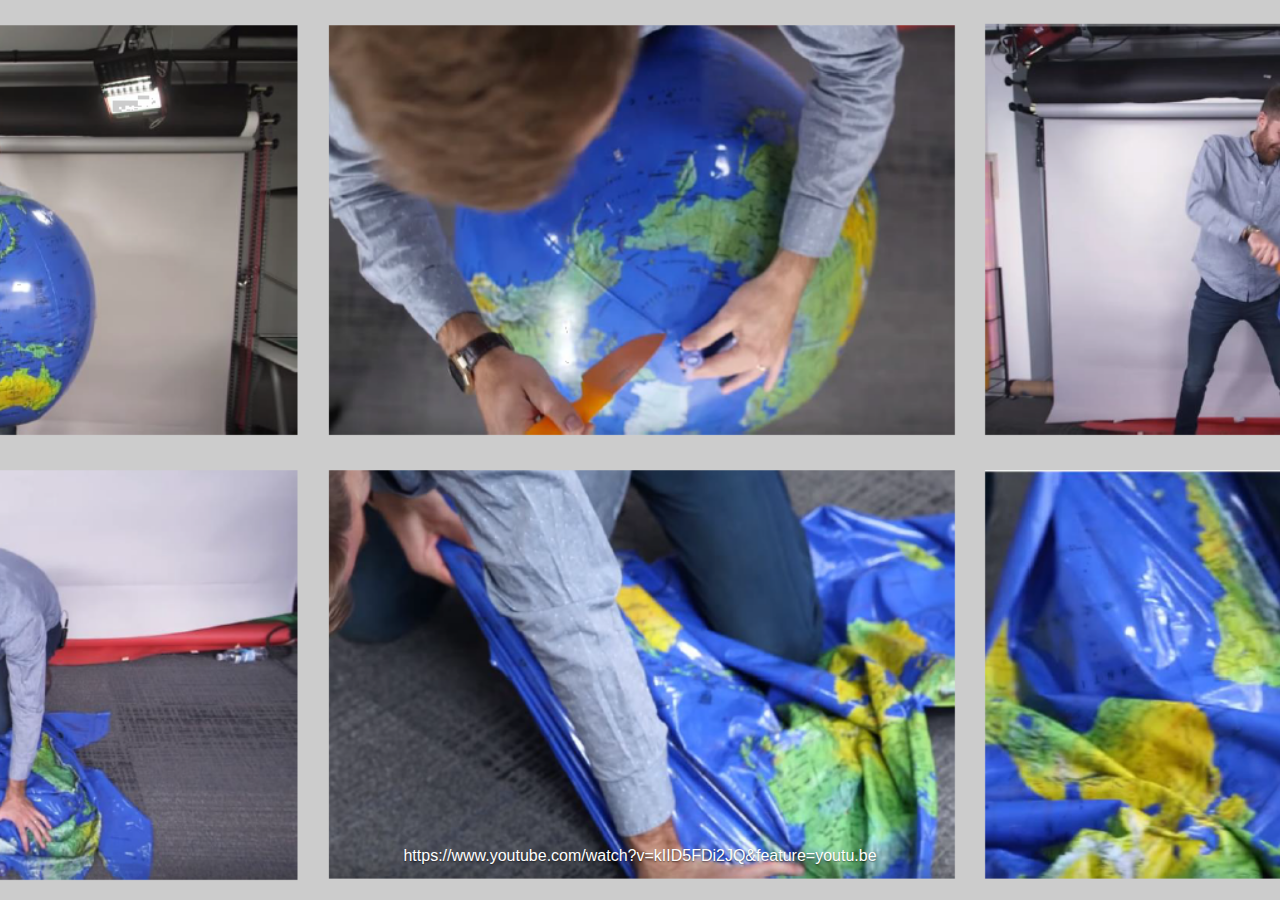
==== index.html @ 3c0ff54e "add html" ====
<!doctype html>
<html lang="en">
  <head>
    <meta charset="utf-8">
    <meta name="viewport" content="width=device-width, initial-scale=1, shrink-to-fit=no">
    <meta name="description" content="WorldPialia">
    <meta name="author" content="WorldPialia Useful tips">
    <link rel="icon" href="favicon.ico">
    <title>Didàtica</title>   
    <link href="https://stackpath.bootstrapcdn.com/bootstrap/4.1.3/css/bootstrap.min.css" rel="stylesheet">
    <link href="css/cover.css" rel="stylesheet">
    <style>
    
    .hero-image {
  background-image: url(img/projeccions_video.png);
  background-color: #cccccc;
  height: 100%;
  background-position: center;
  background-repeat: no-repeat;
  background-size: cover;
  position: relative;
  width: 100%;
}
    </style>
  </head>

  <body class="text-center foto">
<div class="hero-image">
    <div class="cover-container d-flex w-100 h-100 p-3 mx-auto flex-column">
     
      <main role="main" class="inner cover  hero-text  ">
        <h1 class="cover-heading"></h1>
        <p class="lead"></p>
        <p class="lead">
        
        </p>
      </main>

      <footer class="mastfoot mt-auto">
        <div class="inner">
          <p><a href="https://www.youtube.com/watch?v=kIID5FDi2JQ&feature=youtu.be">https://www.youtube.com/watch?v=kIID5FDi2JQ&feature=youtu.be</a></p>
        </div>
      </footer>
    </div>
</div>
 
  </body>
</html>
---- css/cover.css ----
/*
 * Globals
 */

/* Links */
a,
a:focus,
a:hover {
  color: #fff;
}

/* Custom default button */
.btn-secondary,
.btn-secondary:hover,
.btn-secondary:focus {
  color: #333;
  text-shadow: none; /* Prevent inheritance from `body` */
  background-color: #fff;
  border: .05rem solid #fff;
}


/*
 * Base structure
 */

html,
body {
  height: 100%;
  background-color: #333;
}

body {
  display: -ms-flexbox;
  display: flex;
  color: #fff;
  text-shadow: 0 .05rem .1rem rgba(0, 0, 0, .5);
  box-shadow: inset 0 0 5rem rgba(0, 0, 0, .5);
}

.cover-container {
  max-width: 42em;
}





/*
 * Footer
 */
.mastfoot {
  color: rgba(255, 255, 255, .5);
}



.hero-text {
  text-align: center;
  position: absolute;
  top: 50%;
  left: 50%;
  transform: translate(-50%, -50%);
  color: #1e2a33;;
}
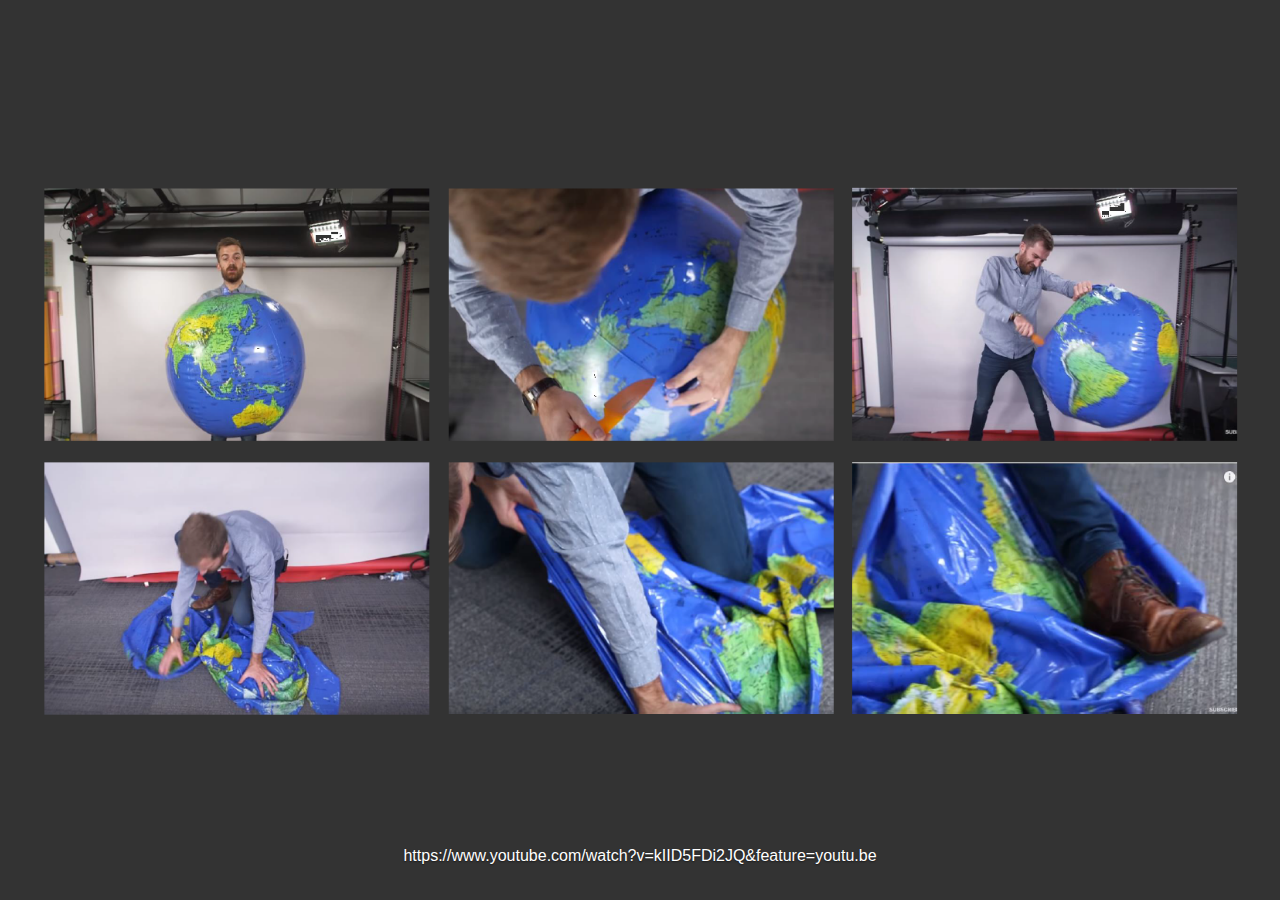
==== commit 2539c53f: "add html" ====
--- a/index.html
+++ b/index.html
@@ -13,11 +13,11 @@
     
     .hero-image {
   background-image: url(img/projeccions_video.png);
-  background-color: #cccccc;
+  background-color: #333;
   height: 100%;
   background-position: center;
   background-repeat: no-repeat;
-  background-size: cover;
+  background-size: 95%;
   position: relative;
   width: 100%;
 }
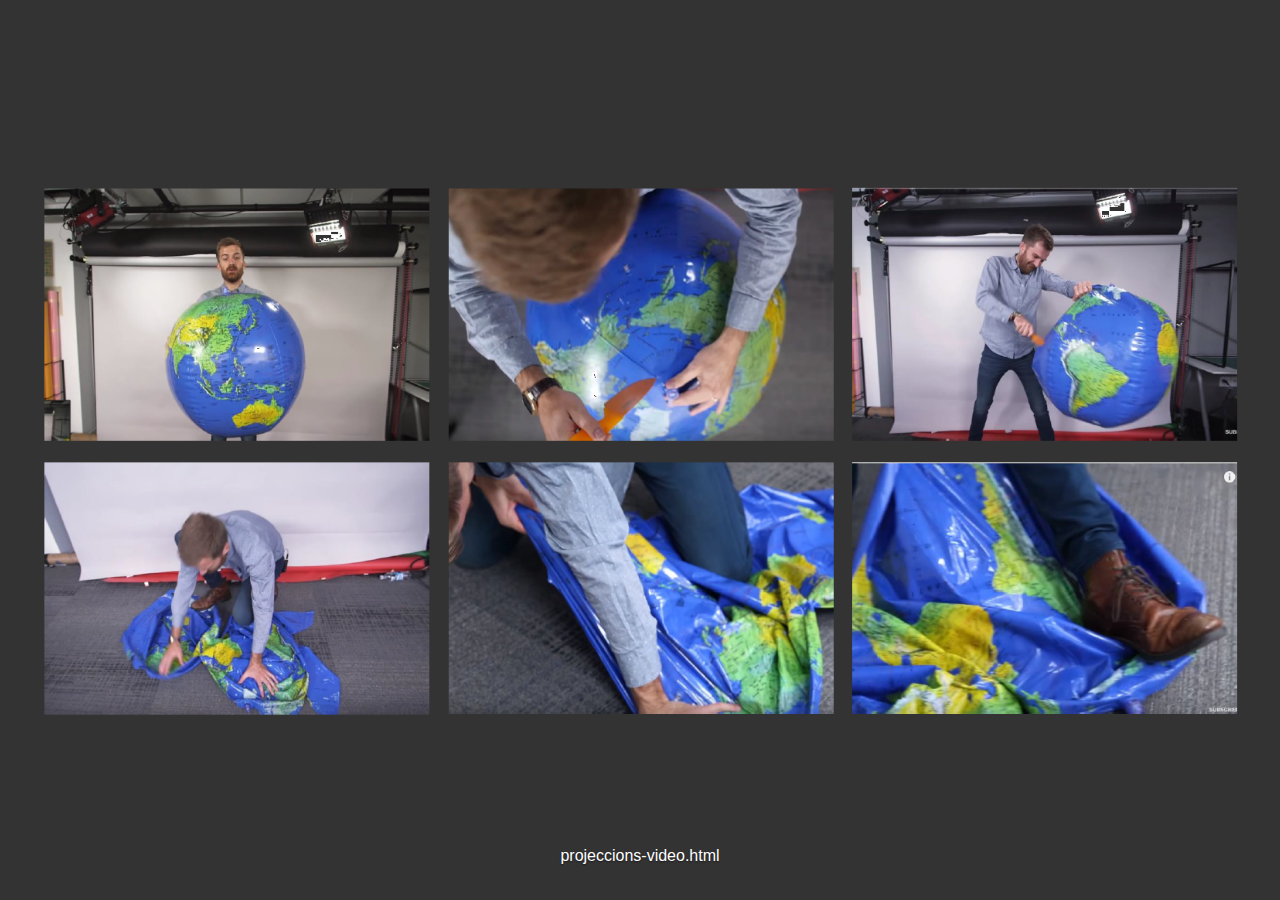
==== commit 4d318869: "add html" ====
--- a/index.html
+++ b/index.html
@@ -38,7 +38,8 @@
 
       <footer class="mastfoot mt-auto">
         <div class="inner">
-          <p><a href="https://www.youtube.com/watch?v=kIID5FDi2JQ&feature=youtu.be">https://www.youtube.com/watch?v=kIID5FDi2JQ&feature=youtu.be</a></p>
+        
+          <p><a href="projeccions-video.html">projeccions-video.html</a></p>
         </div>
       </footer>
     </div>
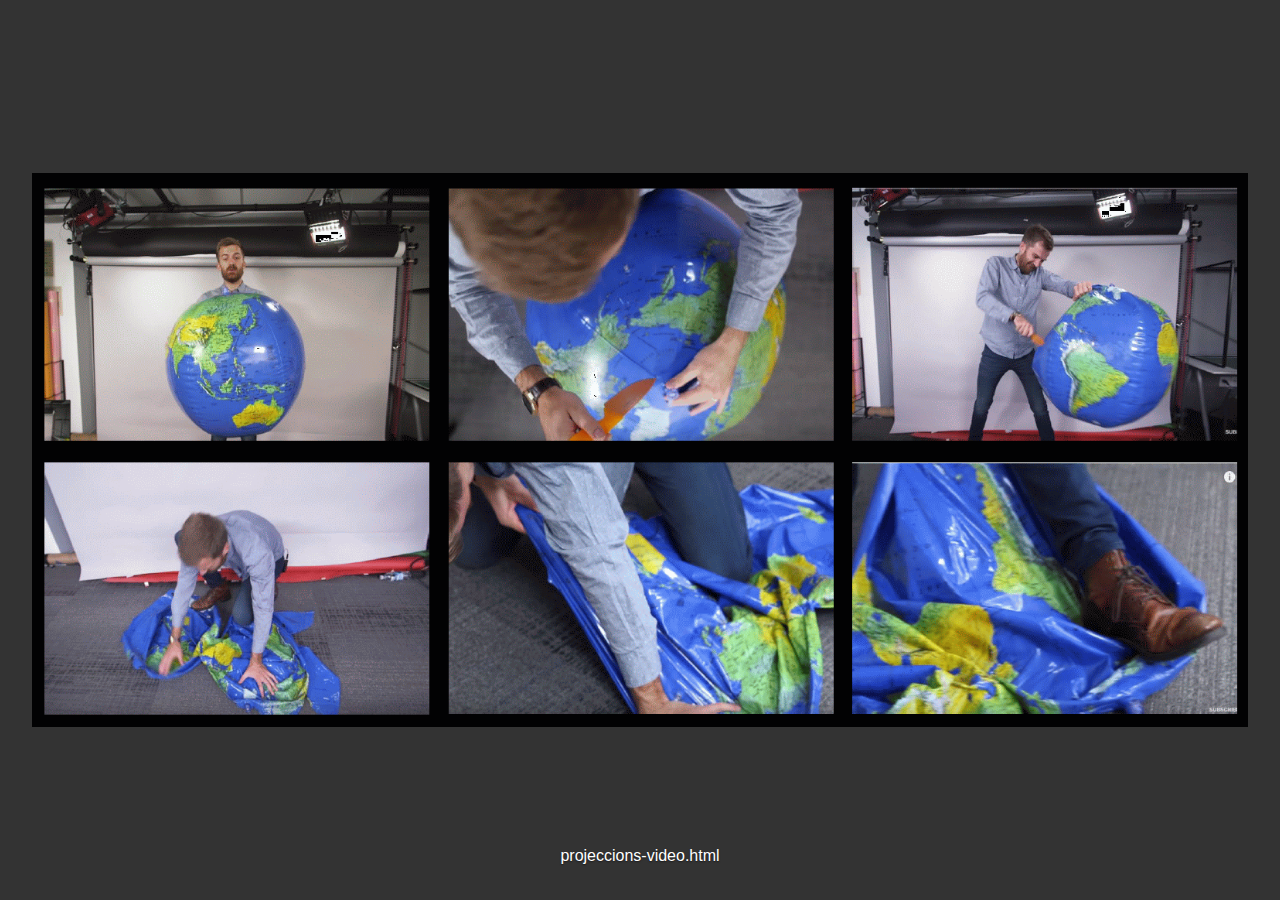
==== commit 01c3d312: "add html pages" ====
--- a/index.html
+++ b/index.html
@@ -39,7 +39,7 @@
       <footer class="mastfoot mt-auto">
         <div class="inner">
         
-          <p><a href="projeccions-video.html">projeccions-video.html</a></p>
+          <p><a target="_blank"  href="projeccions-video.html">projeccions-video.html</a></p>
         </div>
       </footer>
     </div>
